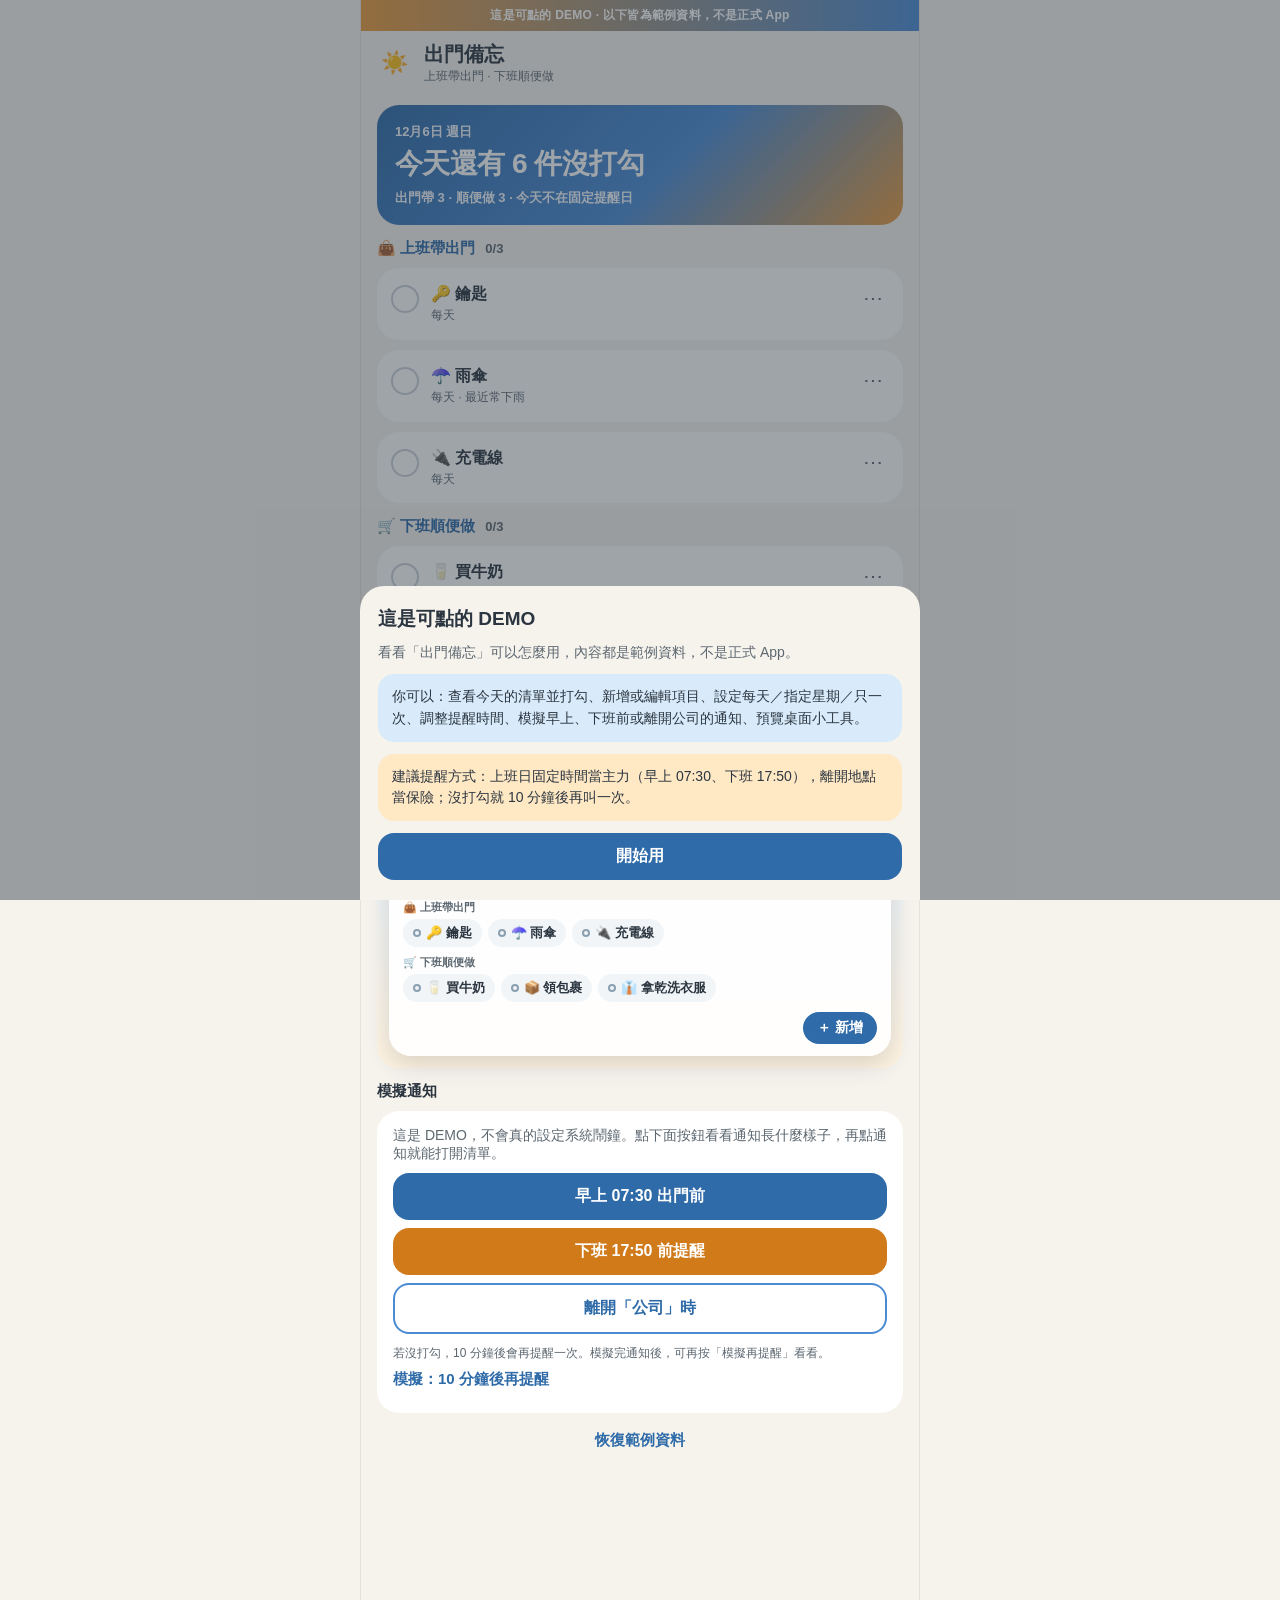
==== index.html @ a3398560 "Add clickable 出門備忘 DEMO (example data only)." ====
<!doctype html>
<html lang="zh-Hant-TW">
<head>
<meta charset="utf-8">
<meta name="viewport" content="width=device-width, initial-scale=1, viewport-fit=cover">
<title>出門備忘 DEMO</title>
<meta name="theme-color" content="#F6F3ED">
<meta name="description" content="出門備忘可點 DEMO（範例資料）：上班帶出門、下班順便做、定時與離開地點提醒、桌面小工具預覽">
<link rel="icon" href="favicon.svg" type="image/svg+xml">
<link rel="apple-touch-icon" href="favicon.svg">
<meta name="apple-mobile-web-app-capable" content="yes">
<meta name="mobile-web-app-capable" content="yes">
<meta name="apple-mobile-web-app-title" content="出門備忘">
<link rel="stylesheet" href="styles.css">
</head>
<body>
<div id="app"><div class="loading">出門備忘 載入中…</div></div>
<div id="nban" class="nban hidden" hidden></div>
<div id="dlg" class="dlg hidden"></div>
<div id="toast" class="toast hidden"></div>
<noscript>請開啟 JavaScript 才能查看這個 DEMO。</noscript>
<script type="module" src="app.js"></script>
</body>
</html>
---- styles.css ----
:root{
  --sky:#4B8BD4;--skyDeep:#2F6BA8;--skySoft:#D9EBFA;
  --amber:#E89A3C;--amberDeep:#D07A1A;--amberSoft:#FFE8C4;
  --cream:#F6F3ED;--ink:#2C3640;--inkSoft:#5C6770;--line:#E6E2DA;
  --ok:#2F9E73;--okSoft:#D5F0E5;--paper:#fff;--rose:#E06B5C;
}
*{box-sizing:border-box;-webkit-tap-highlight-color:transparent}
html,body{margin:0;background:var(--cream);color:var(--ink);font-family:-apple-system,BlinkMacSystemFont,"PingFang TC","Noto Sans TC","Microsoft JhengHei",sans-serif;font-size:16px}
body{padding:env(safe-area-inset-top) env(safe-area-inset-right) 0 env(safe-area-inset-left)}
#app{max-width:560px;margin:0 auto;min-height:100vh;display:flex;flex-direction:column}
.loading{padding:40px;text-align:center;color:var(--inkSoft)}

.demo-banner{background:linear-gradient(90deg,#E89A3C,#4B8BD4);color:#fff;font-size:12px;font-weight:800;text-align:center;padding:7px 12px;letter-spacing:.02em}
.top{position:sticky;top:0;z-index:5;background:var(--cream);display:flex;align-items:center;gap:8px;padding:10px 12px 8px}
.top .t{flex:1;min-width:0}
.top h1{font-size:20px;font-weight:900;margin:0;white-space:nowrap;overflow:hidden;text-overflow:ellipsis}
.top .sub{font-size:12px;color:var(--inkSoft)}
.back{border:0;background:none;font-size:22px;color:var(--ink);padding:6px 8px;cursor:pointer;line-height:1}

.body{flex:1;padding:12px 16px 88px;display:flex;flex-direction:column;gap:10px}
#app a{color:var(--skyDeep);text-decoration:none;font-weight:800}
#app a:active{opacity:.7}
.card{background:var(--paper);border-radius:22px;padding:16px}
.card.tap{cursor:pointer}
.card.tap:active{transform:scale(.99)}
.hero{background:linear-gradient(135deg,var(--skyDeep),#4B8BD4 55%,#E89A3C);color:#fff;border-radius:22px;padding:18px}
.hero .big{font-size:28px;font-weight:900;margin:4px 0 6px;letter-spacing:-.02em}
.hero .s{font-size:13px;opacity:.94;font-weight:600}
.hero.done{background:linear-gradient(135deg,#2F9E73,#4B8BD4)}

.lbl{color:var(--inkSoft);font-size:13px;font-weight:700}
.muted{color:var(--inkSoft);font-size:14px}
.small{font-size:12px}
.row{display:flex;align-items:center;gap:12px}
.grow{flex:1;min-width:0}
.btn{display:block;width:100%;border:0;border-radius:16px;background:var(--skyDeep);color:#fff;font-size:16px;font-weight:800;padding:13px;cursor:pointer;text-align:center;text-decoration:none;font-family:inherit}
.btn.ghost{background:#fff;color:var(--skyDeep);border:2px solid var(--sky)}
.btn.amber{background:var(--amberDeep)}
.btn.rose{background:var(--rose)}
.btn:disabled{opacity:.5}
.btns{display:flex;gap:8px}
.btns .btn{flex:1}
.link{background:none;border:0;color:var(--skyDeep);font-weight:700;font-size:15px;padding:8px 0;cursor:pointer;font-family:inherit}
.link.red{color:var(--rose)}

input[type=text],input[type=time],input[type=number],textarea,select{
  width:100%;font-size:17px;padding:13px 14px;border-radius:14px;border:2px solid var(--line);background:#fff;color:var(--ink);outline:none;font-family:inherit
}
input:focus,textarea:focus,select:focus{border-color:var(--sky)}
textarea{min-height:72px;resize:vertical}
.field{display:flex;flex-direction:column;gap:6px}

.pills{display:flex;gap:8px;overflow-x:auto;padding-bottom:2px;-webkit-overflow-scrolling:touch}
.pills.wrap{flex-wrap:wrap;overflow:visible}
.pill{flex:none;border-radius:999px;background:#fff;border:2px solid var(--line);color:var(--ink);font-weight:700;font-size:14px;padding:7px 14px;cursor:pointer;font-family:inherit}
.pill.on{background:var(--skySoft);border-color:var(--sky);color:var(--skyDeep)}
.pill.on.amber{background:var(--amberSoft);border-color:var(--amber);color:var(--amberDeep)}
.pill.emoji{font-size:18px;padding:6px 10px}

.iname{font-weight:900;font-size:16px;word-break:break-word}
.iname.done{text-decoration:line-through;color:var(--inkSoft);font-weight:700}
.note{background:var(--skySoft);color:var(--ink);border-radius:16px;padding:12px 14px;font-size:14px;line-height:1.55}
.note.amber{background:var(--amberSoft)}
.note.ok{background:var(--okSoft)}
.sec{display:flex;align-items:baseline;justify-content:space-between;gap:8px;color:var(--inkSoft);font-weight:700;font-size:13px;margin-top:4px}
.sec .ttl{font-size:15px;font-weight:900;color:var(--ink)}
.hint{font-size:12px;color:var(--inkSoft);line-height:1.5}
.brand{font-size:26px;font-weight:900;color:var(--skyDeep)}

.badge{border-radius:999px;font-size:12px;font-weight:700;padding:4px 10px;white-space:nowrap}
.badge.sky{background:var(--skySoft);color:var(--skyDeep)}
.badge.amber{background:var(--amberSoft);color:var(--amberDeep)}
.badge.ok{background:var(--okSoft);color:var(--ok)}
.badge.mute{background:#F1EFEA;color:var(--inkSoft)}

.nav{position:sticky;bottom:0;z-index:6;background:#fff;border-top:1px solid var(--line);display:flex;padding:6px 4px calc(6px + env(safe-area-inset-bottom))}
.nav a,.nav button{flex:1;border:0;background:none;text-align:center;padding:6px 0 4px;font-size:11px;font-weight:800;color:var(--inkSoft);text-decoration:none;cursor:pointer;font-family:inherit}
.nav .ico{font-size:20px;display:block;line-height:1.15}
.nav a.on,.nav button.on{color:var(--skyDeep)}

.dlg{position:fixed;inset:0;z-index:20;background:rgba(44,54,64,.45);display:flex;align-items:flex-end;justify-content:center}
.hidden{display:none !important}
.dlg.hidden,.toast.hidden,.nban.hidden{display:none}
.sheet{background:var(--cream);width:100%;max-width:560px;border-radius:24px 24px 0 0;padding:20px 18px calc(20px + env(safe-area-inset-bottom));max-height:92vh;overflow:auto;display:flex;flex-direction:column;gap:12px}
.sheet h2{margin:0;font-size:19px;font-weight:900}
.toast{position:fixed;left:50%;bottom:calc(88px + env(safe-area-inset-bottom));transform:translateX(-50%);background:var(--ink);color:#fff;padding:10px 16px;border-radius:14px;font-size:14px;z-index:30;max-width:90%;text-align:center}

.check{display:flex;align-items:flex-start;gap:12px;padding:4px 0}
.check .body-t{flex:1;min-width:0;cursor:pointer}
.chk{flex:none;width:28px;height:28px;border-radius:50%;border:2px solid #C9D0D6;background:#fff;color:#fff;font-size:16px;font-weight:900;cursor:pointer;display:flex;align-items:center;justify-content:center;padding:0;margin-top:1px;line-height:1;transition:transform .15s ease,background .15s,border-color .15s}
.chk:active{transform:scale(.9)}
.chk.on{background:var(--ok);border-color:var(--ok)}
.item-meta{font-size:12px;color:var(--inkSoft);margin-top:2px;line-height:1.4}
.item-card{padding:12px 14px}
.item-card.off{opacity:.62}
.more{border:0;background:none;color:var(--inkSoft);font-size:20px;padding:4px 6px;cursor:pointer;line-height:1}

.sw{width:48px;height:28px;border-radius:999px;background:#D5D8DC;border:0;position:relative;cursor:pointer;flex:none;padding:0}
.sw::after{content:"";position:absolute;left:3px;top:3px;width:22px;height:22px;border-radius:50%;background:#fff;box-shadow:0 1px 3px rgba(0,0,0,.15);transition:transform .2s}
.sw.on{background:var(--skyDeep)}
.sw.on::after{transform:translateX(20px)}
.set-row{display:flex;align-items:center;gap:12px}
.set-row .lab{font-weight:800;font-size:15px}
.set-row .desc{font-size:12px;color:var(--inkSoft);margin-top:2px}

.fab{position:fixed;right:max(16px, calc(50% - 264px));bottom:calc(72px + env(safe-area-inset-bottom));width:56px;height:56px;border-radius:18px;border:0;background:var(--skyDeep);color:#fff;font-size:32px;line-height:1;cursor:pointer;box-shadow:0 8px 20px rgba(47,107,168,.35);z-index:7}
.fab:active{transform:scale(.96)}

.empty{text-align:center;padding:28px 12px;color:var(--inkSoft)}
.empty .e{font-size:40px;margin-bottom:8px}

/* in-page notification */
.nban{position:fixed;top:calc(10px + env(safe-area-inset-top));left:50%;transform:translateX(-50%);width:calc(100% - 24px);max-width:536px;background:#fff;border-radius:18px;box-shadow:0 10px 36px rgba(44,54,64,.22);z-index:40;padding:12px 14px;cursor:pointer;animation:drop .35s ease}
.nban .app{display:flex;align-items:center;gap:8px;font-size:12px;font-weight:800;color:var(--inkSoft)}
.nban .app .dot{width:22px;height:22px;border-radius:7px;background:var(--skyDeep);color:#fff;display:flex;align-items:center;justify-content:center;font-size:12px}
.nban .when{margin-left:auto;font-weight:700}
.nban .ttl{font-size:15px;font-weight:900;margin:6px 0 2px}
.nban .bd{font-size:13px;color:var(--inkSoft);line-height:1.4}
@keyframes drop{from{transform:translateX(-50%) translateY(-16px);opacity:0}to{transform:translateX(-50%) translateY(0);opacity:1}}

/* widget */
.homescreen{background:linear-gradient(180deg,#6BA7E0 0%,#F3C07A 55%,#E89A3C 100%);border-radius:28px;padding:14px 14px 18px;color:#fff;position:relative;overflow:hidden;min-height:420px}
.hs-bar{display:flex;justify-content:space-between;font-size:12px;font-weight:800;padding:2px 8px 12px;opacity:.95}
.widget{background:rgba(255,255,255,.92);color:var(--ink);border-radius:22px;padding:14px 14px 12px;box-shadow:0 8px 24px rgba(44,54,64,.18);backdrop-filter:blur(8px)}
.widget .wh{display:flex;align-items:baseline;justify-content:space-between;gap:8px}
.widget .wt{font-weight:900;font-size:15px}
.widget .wd{font-size:12px;color:var(--inkSoft);font-weight:700}
.widget .remain{font-size:13px;font-weight:800;color:var(--skyDeep);margin:4px 0 8px}
.widget .sec-l{font-size:11px;font-weight:800;color:var(--inkSoft);margin:8px 0 4px}
.wgrid{display:flex;flex-wrap:wrap;gap:6px}
.wchip{background:#F1F5F8;border-radius:999px;padding:5px 10px;font-size:13px;font-weight:700}
.wchip .dot{display:inline-block;width:8px;height:8px;border-radius:50%;border:2px solid #8AA0B0;margin-right:5px;vertical-align:middle}
.widget .add{margin-top:10px;display:flex;justify-content:flex-end}
.wadd{border:0;background:var(--skyDeep);color:#fff;font-weight:800;font-size:14px;border-radius:999px;padding:7px 14px;cursor:pointer;font-family:inherit}
.icons{display:flex;gap:18px;justify-content:center;margin-top:22px}
.ico-app{width:52px;display:flex;flex-direction:column;align-items:center;gap:4px;font-size:10px;font-weight:700;text-shadow:0 1px 2px rgba(0,0,0,.2)}
.ico-app .sq{width:46px;height:46px;border-radius:14px;display:flex;align-items:center;justify-content:center;font-size:24px;background:rgba(255,255,255,.95)}

.sim-grid{display:flex;flex-direction:column;gap:8px}
.hi{outline:3px solid var(--amber);outline-offset:2px;border-radius:22px;animation:pulse 1.2s ease 2}
@keyframes pulse{0%,100%{outline-color:var(--amber)}50%{outline-color:transparent}}

@media (min-width:600px){
  #app{border-left:1px solid var(--line);border-right:1px solid var(--line);min-height:100vh}
}

.sec .count{font-weight:800;color:var(--inkSoft);font-size:13px;margin-left:6px}
.times{display:flex;align-items:center;gap:8px}
.times select{flex:1;width:auto}
.times .colon{font-weight:900;font-size:20px;color:var(--inkSoft)}
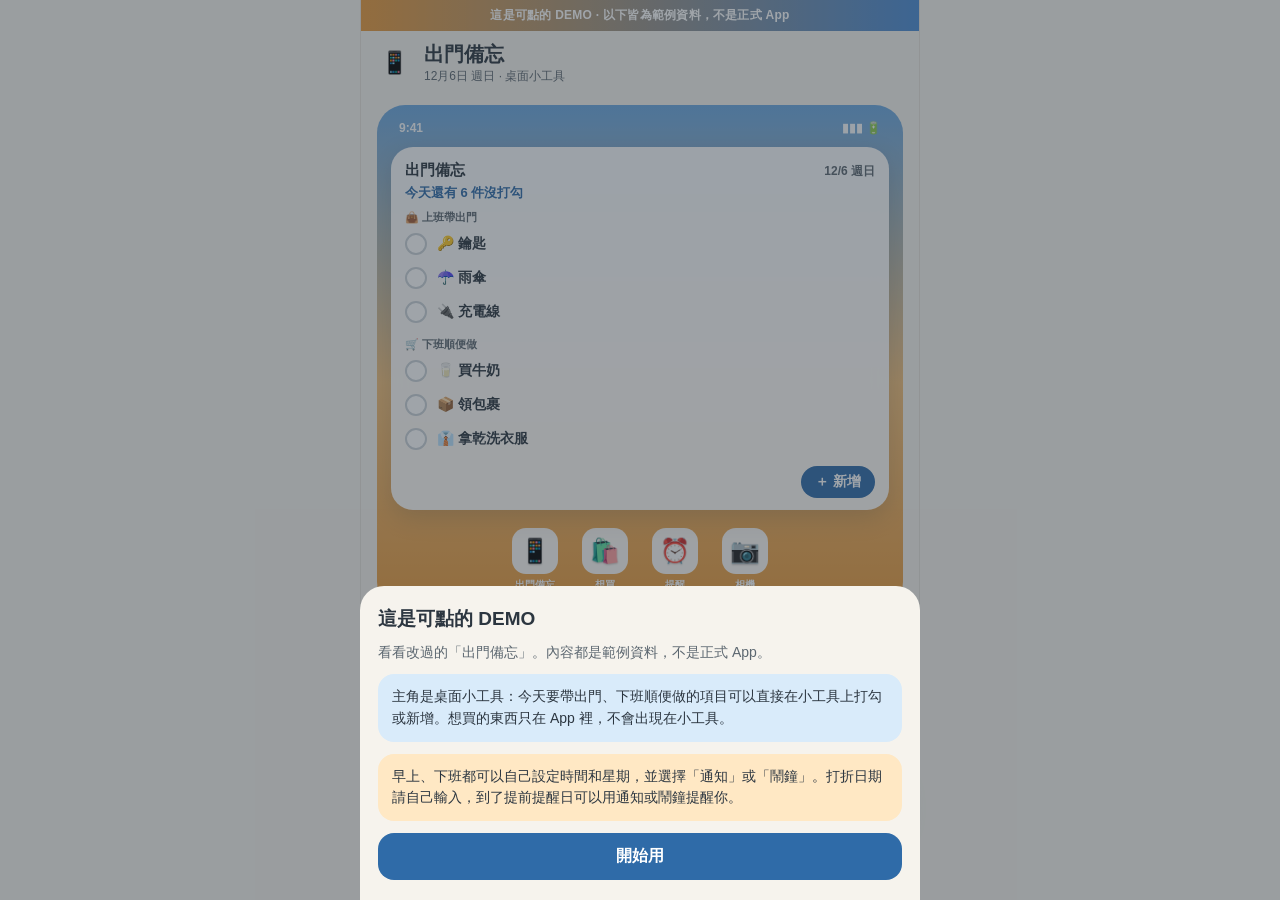
==== commit 9626bb8e: "Revise DEMO: widget home, notify/alarm modes, and a wishlist. Remove geofence and snooze reminders. " ====
--- a/index.html
+++ b/index.html
@@ -5,7 +5,7 @@
 <meta name="viewport" content="width=device-width, initial-scale=1, viewport-fit=cover">
 <title>出門備忘 DEMO</title>
 <meta name="theme-color" content="#F6F3ED">
-<meta name="description" content="出門備忘可點 DEMO（範例資料）：上班帶出門、下班順便做、定時與離開地點提醒、桌面小工具預覽">
+<meta name="description" content="出門備忘可點 DEMO（範例資料）：桌面小工具打勾、通知或鬧鐘、想買的東西與手動打折提醒">
 <link rel="icon" href="favicon.svg" type="image/svg+xml">
 <link rel="apple-touch-icon" href="favicon.svg">
 <meta name="apple-mobile-web-app-capable" content="yes">
@@ -16,6 +16,7 @@
 <body>
 <div id="app"><div class="loading">出門備忘 載入中…</div></div>
 <div id="nban" class="nban hidden" hidden></div>
+<div id="alarm" class="alarm hidden" hidden></div>
 <div id="dlg" class="dlg hidden"></div>
 <div id="toast" class="toast hidden"></div>
 <noscript>請開啟 JavaScript 才能查看這個 DEMO。</noscript>
--- a/styles.css
+++ b/styles.css
@@ -3,6 +3,7 @@
   --amber:#E89A3C;--amberDeep:#D07A1A;--amberSoft:#FFE8C4;
   --cream:#F6F3ED;--ink:#2C3640;--inkSoft:#5C6770;--line:#E6E2DA;
   --ok:#2F9E73;--okSoft:#D5F0E5;--paper:#fff;--rose:#E06B5C;
+  --plum:#6B5C9E;--plumSoft:#EDE9F7;
 }
 *{box-sizing:border-box;-webkit-tap-highlight-color:transparent}
 html,body{margin:0;background:var(--cream);color:var(--ink);font-family:-apple-system,BlinkMacSystemFont,"PingFang TC","Noto Sans TC","Microsoft JhengHei",sans-serif;font-size:16px}
@@ -17,7 +18,9 @@
 .top .sub{font-size:12px;color:var(--inkSoft)}
 .back{border:0;background:none;font-size:22px;color:var(--ink);padding:6px 8px;cursor:pointer;line-height:1}
 
-.body{flex:1;padding:12px 16px 88px;display:flex;flex-direction:column;gap:10px}
+.body{flex:1;padding:12px 16px 140px;display:flex;flex-direction:column;gap:10px}
+.body.home{padding-bottom:88px}
+.body.home .note{padding-right:72px}
 #app a{color:var(--skyDeep);text-decoration:none;font-weight:800}
 #app a:active{opacity:.7}
 .card{background:var(--paper);border-radius:22px;padding:16px}
@@ -37,13 +40,14 @@
 .btn.ghost{background:#fff;color:var(--skyDeep);border:2px solid var(--sky)}
 .btn.amber{background:var(--amberDeep)}
 .btn.rose{background:var(--rose)}
+.btn.plum{background:var(--plum)}
 .btn:disabled{opacity:.5}
 .btns{display:flex;gap:8px}
 .btns .btn{flex:1}
 .link{background:none;border:0;color:var(--skyDeep);font-weight:700;font-size:15px;padding:8px 0;cursor:pointer;font-family:inherit}
 .link.red{color:var(--rose)}
 
-input[type=text],input[type=time],input[type=number],textarea,select{
+input[type=text],input[type=time],input[type=number],input[type=date],textarea,select{
   width:100%;font-size:17px;padding:13px 14px;border-radius:14px;border:2px solid var(--line);background:#fff;color:var(--ink);outline:none;font-family:inherit
 }
 input:focus,textarea:focus,select:focus{border-color:var(--sky)}
@@ -55,6 +59,7 @@
 .pill{flex:none;border-radius:999px;background:#fff;border:2px solid var(--line);color:var(--ink);font-weight:700;font-size:14px;padding:7px 14px;cursor:pointer;font-family:inherit}
 .pill.on{background:var(--skySoft);border-color:var(--sky);color:var(--skyDeep)}
 .pill.on.amber{background:var(--amberSoft);border-color:var(--amber);color:var(--amberDeep)}
+.pill.on.plum{background:var(--plumSoft);border-color:var(--plum);color:var(--plum)}
 .pill.emoji{font-size:18px;padding:6px 10px}
 
 .iname{font-weight:900;font-size:16px;word-break:break-word}
@@ -62,8 +67,10 @@
 .note{background:var(--skySoft);color:var(--ink);border-radius:16px;padding:12px 14px;font-size:14px;line-height:1.55}
 .note.amber{background:var(--amberSoft)}
 .note.ok{background:var(--okSoft)}
+.note.plum{background:var(--plumSoft)}
 .sec{display:flex;align-items:baseline;justify-content:space-between;gap:8px;color:var(--inkSoft);font-weight:700;font-size:13px;margin-top:4px}
 .sec .ttl{font-size:15px;font-weight:900;color:var(--ink)}
+.sec .count{font-weight:800;color:var(--inkSoft);font-size:13px;margin-left:6px}
 .hint{font-size:12px;color:var(--inkSoft);line-height:1.5}
 .brand{font-size:26px;font-weight:900;color:var(--skyDeep)}
 
@@ -72,18 +79,20 @@
 .badge.amber{background:var(--amberSoft);color:var(--amberDeep)}
 .badge.ok{background:var(--okSoft);color:var(--ok)}
 .badge.mute{background:#F1EFEA;color:var(--inkSoft)}
+.badge.plum{background:var(--plumSoft);color:var(--plum)}
+.badge.due{background:#FDECEA;color:var(--rose)}
 
-.nav{position:sticky;bottom:0;z-index:6;background:#fff;border-top:1px solid var(--line);display:flex;padding:6px 4px calc(6px + env(safe-area-inset-bottom))}
-.nav a,.nav button{flex:1;border:0;background:none;text-align:center;padding:6px 0 4px;font-size:11px;font-weight:800;color:var(--inkSoft);text-decoration:none;cursor:pointer;font-family:inherit}
-.nav .ico{font-size:20px;display:block;line-height:1.15}
+.nav{position:sticky;bottom:0;z-index:6;background:#fff;border-top:1px solid var(--line);display:flex;padding:6px 2px calc(6px + env(safe-area-inset-bottom))}
+.nav a,.nav button{flex:1;border:0;background:none;text-align:center;padding:6px 0 4px;font-size:10px;font-weight:800;color:var(--inkSoft);text-decoration:none;cursor:pointer;font-family:inherit}
+.nav .ico{font-size:18px;display:block;line-height:1.15}
 .nav a.on,.nav button.on{color:var(--skyDeep)}
 
 .dlg{position:fixed;inset:0;z-index:20;background:rgba(44,54,64,.45);display:flex;align-items:flex-end;justify-content:center}
 .hidden{display:none !important}
-.dlg.hidden,.toast.hidden,.nban.hidden{display:none}
+.dlg.hidden,.toast.hidden,.nban.hidden,.alarm.hidden{display:none}
 .sheet{background:var(--cream);width:100%;max-width:560px;border-radius:24px 24px 0 0;padding:20px 18px calc(20px + env(safe-area-inset-bottom));max-height:92vh;overflow:auto;display:flex;flex-direction:column;gap:12px}
 .sheet h2{margin:0;font-size:19px;font-weight:900}
-.toast{position:fixed;left:50%;bottom:calc(88px + env(safe-area-inset-bottom));transform:translateX(-50%);background:var(--ink);color:#fff;padding:10px 16px;border-radius:14px;font-size:14px;z-index:30;max-width:90%;text-align:center}
+.toast{position:fixed;left:50%;bottom:calc(88px + env(safe-area-inset-bottom));transform:translateX(-50%);background:var(--ink);color:#fff;padding:10px 16px;border-radius:14px;font-size:14px;z-index:60;max-width:90%;text-align:center}
 
 .check{display:flex;align-items:flex-start;gap:12px;padding:4px 0}
 .check .body-t{flex:1;min-width:0;cursor:pointer}
@@ -104,47 +113,65 @@
 .set-row .desc{font-size:12px;color:var(--inkSoft);margin-top:2px}
 
 .fab{position:fixed;right:max(16px, calc(50% - 264px));bottom:calc(72px + env(safe-area-inset-bottom));width:56px;height:56px;border-radius:18px;border:0;background:var(--skyDeep);color:#fff;font-size:32px;line-height:1;cursor:pointer;box-shadow:0 8px 20px rgba(47,107,168,.35);z-index:7}
+.fab.plum{background:var(--plum);box-shadow:0 8px 20px rgba(107,92,158,.35)}
 .fab:active{transform:scale(.96)}
 
 .empty{text-align:center;padding:28px 12px;color:var(--inkSoft)}
 .empty .e{font-size:40px;margin-bottom:8px}
 
-/* in-page notification */
 .nban{position:fixed;top:calc(10px + env(safe-area-inset-top));left:50%;transform:translateX(-50%);width:calc(100% - 24px);max-width:536px;background:#fff;border-radius:18px;box-shadow:0 10px 36px rgba(44,54,64,.22);z-index:40;padding:12px 14px;cursor:pointer;animation:drop .35s ease}
 .nban .app{display:flex;align-items:center;gap:8px;font-size:12px;font-weight:800;color:var(--inkSoft)}
 .nban .app .dot{width:22px;height:22px;border-radius:7px;background:var(--skyDeep);color:#fff;display:flex;align-items:center;justify-content:center;font-size:12px}
+.nban .app .dot.plum{background:var(--plum)}
 .nban .when{margin-left:auto;font-weight:700}
 .nban .ttl{font-size:15px;font-weight:900;margin:6px 0 2px}
 .nban .bd{font-size:13px;color:var(--inkSoft);line-height:1.4}
 @keyframes drop{from{transform:translateX(-50%) translateY(-16px);opacity:0}to{transform:translateX(-50%) translateY(0);opacity:1}}
 
-/* widget */
-.homescreen{background:linear-gradient(180deg,#6BA7E0 0%,#F3C07A 55%,#E89A3C 100%);border-radius:28px;padding:14px 14px 18px;color:#fff;position:relative;overflow:hidden;min-height:420px}
+/* full-screen alarm */
+.alarm{position:fixed;inset:0;z-index:50;background:linear-gradient(180deg,#17233D 0%,#2F6BA8 48%,#E89A3C 100%);color:#fff;display:flex;justify-content:center;overflow:auto}
+.alarm-inner{width:100%;max-width:560px;min-height:100%;display:flex;flex-direction:column;align-items:center;justify-content:center;text-align:center;padding:36px 24px calc(36px + env(safe-area-inset-bottom));gap:10px}
+.alarm .bell{font-size:64px;line-height:1;filter:drop-shadow(0 8px 16px rgba(0,0,0,.25));animation:ring 1s ease-in-out infinite}
+@keyframes ring{0%,100%{transform:rotate(-8deg)}50%{transform:rotate(8deg)}}
+.alarm .who{font-size:13px;font-weight:800;letter-spacing:.08em;opacity:.85}
+.alarm .clock{font-size:48px;font-weight:900;letter-spacing:-.03em;margin:4px 0}
+.alarm .attl{font-size:22px;font-weight:900;line-height:1.35;max-width:20em}
+.alarm .abd{font-size:16px;font-weight:700;opacity:.95;line-height:1.5;max-width:22em}
+.alarm .ahint{font-size:12px;opacity:.85;line-height:1.5;max-width:24em;margin-top:8px}
+.alarm .btns{width:100%;max-width:340px;margin-top:16px}
+.alarm .btn.ghost{background:rgba(255,255,255,.16);color:#fff;border-color:rgba(255,255,255,.55)}
+.alarm .btn.listen{background:#fff;color:var(--skyDeep)}
+
+.homescreen{background:linear-gradient(180deg,#6BA7E0 0%,#F3C07A 55%,#E89A3C 100%);border-radius:28px;padding:14px 14px 18px;color:#fff;position:relative;overflow:hidden}
 .hs-bar{display:flex;justify-content:space-between;font-size:12px;font-weight:800;padding:2px 8px 12px;opacity:.95}
-.widget{background:rgba(255,255,255,.92);color:var(--ink);border-radius:22px;padding:14px 14px 12px;box-shadow:0 8px 24px rgba(44,54,64,.18);backdrop-filter:blur(8px)}
+.widget{background:rgba(255,255,255,.94);color:var(--ink);border-radius:22px;padding:14px 14px 12px;box-shadow:0 8px 24px rgba(44,54,64,.18);backdrop-filter:blur(8px)}
 .widget .wh{display:flex;align-items:baseline;justify-content:space-between;gap:8px}
 .widget .wt{font-weight:900;font-size:15px}
 .widget .wd{font-size:12px;color:var(--inkSoft);font-weight:700}
-.widget .remain{font-size:13px;font-weight:800;color:var(--skyDeep);margin:4px 0 8px}
-.widget .sec-l{font-size:11px;font-weight:800;color:var(--inkSoft);margin:8px 0 4px}
-.wgrid{display:flex;flex-wrap:wrap;gap:6px}
-.wchip{background:#F1F5F8;border-radius:999px;padding:5px 10px;font-size:13px;font-weight:700}
-.wchip .dot{display:inline-block;width:8px;height:8px;border-radius:50%;border:2px solid #8AA0B0;margin-right:5px;vertical-align:middle}
+.widget .remain{font-size:13px;font-weight:800;color:var(--skyDeep);margin:4px 0 6px}
+.widget .sec-l{font-size:11px;font-weight:800;color:var(--inkSoft);margin:8px 0 2px}
+.wrow{display:flex;align-items:center;gap:10px;width:100%;border:0;background:none;padding:6px 0;font-family:inherit;font-size:14px;font-weight:700;color:var(--ink);text-align:left;cursor:pointer;border-radius:10px}
+.wrow:active{background:rgba(47,107,168,.06)}
+.wrow.done .wname{text-decoration:line-through;color:var(--inkSoft);font-weight:600}
+.wchk{flex:none;width:22px;height:22px;border-radius:50%;border:2px solid #C9D0D6;background:#fff;color:#fff;font-size:12px;font-weight:900;display:flex;align-items:center;justify-content:center;line-height:1}
+.wrow.done .wchk{background:var(--ok);border-color:var(--ok)}
+.wname{flex:1;min-width:0;overflow:hidden;text-overflow:ellipsis;white-space:nowrap}
 .widget .add{margin-top:10px;display:flex;justify-content:flex-end}
 .wadd{border:0;background:var(--skyDeep);color:#fff;font-weight:800;font-size:14px;border-radius:999px;padding:7px 14px;cursor:pointer;font-family:inherit}
-.icons{display:flex;gap:18px;justify-content:center;margin-top:22px}
-.ico-app{width:52px;display:flex;flex-direction:column;align-items:center;gap:4px;font-size:10px;font-weight:700;text-shadow:0 1px 2px rgba(0,0,0,.2)}
-.ico-app .sq{width:46px;height:46px;border-radius:14px;display:flex;align-items:center;justify-content:center;font-size:24px;background:rgba(255,255,255,.95)}
+.icons{display:flex;gap:18px;justify-content:center;margin-top:18px}
+.ico-app{width:52px;display:flex;flex-direction:column;align-items:center;gap:4px;font-size:10px;font-weight:700;text-shadow:0 1px 2px rgba(0,0,0,.2);border:0;background:none;color:#fff;font-family:inherit;padding:0;cursor:pointer}
+.ico-app .sq{width:46px;height:46px;border-radius:14px;display:flex;align-items:center;justify-content:center;font-size:24px;background:rgba(255,255,255,.95);color:var(--ink)}
 
 .sim-grid{display:flex;flex-direction:column;gap:8px}
 .hi{outline:3px solid var(--amber);outline-offset:2px;border-radius:22px;animation:pulse 1.2s ease 2}
 @keyframes pulse{0%,100%{outline-color:var(--amber)}50%{outline-color:transparent}}
 
+.times{display:flex;align-items:center;gap:8px}
+.times select{flex:1;width:auto}
+.times .colon{font-weight:900;font-size:20px;color:var(--inkSoft)}
+
+.sale-row .meta-tags{display:flex;flex-wrap:wrap;gap:6px;margin-top:6px}
+
 @media (min-width:600px){
   #app{border-left:1px solid var(--line);border-right:1px solid var(--line);min-height:100vh}
 }
-
-.sec .count{font-weight:800;color:var(--inkSoft);font-size:13px;margin-left:6px}
-.times{display:flex;align-items:center;gap:8px}
-.times select{flex:1;width:auto}
-.times .colon{font-weight:900;font-size:20px;color:var(--inkSoft)}
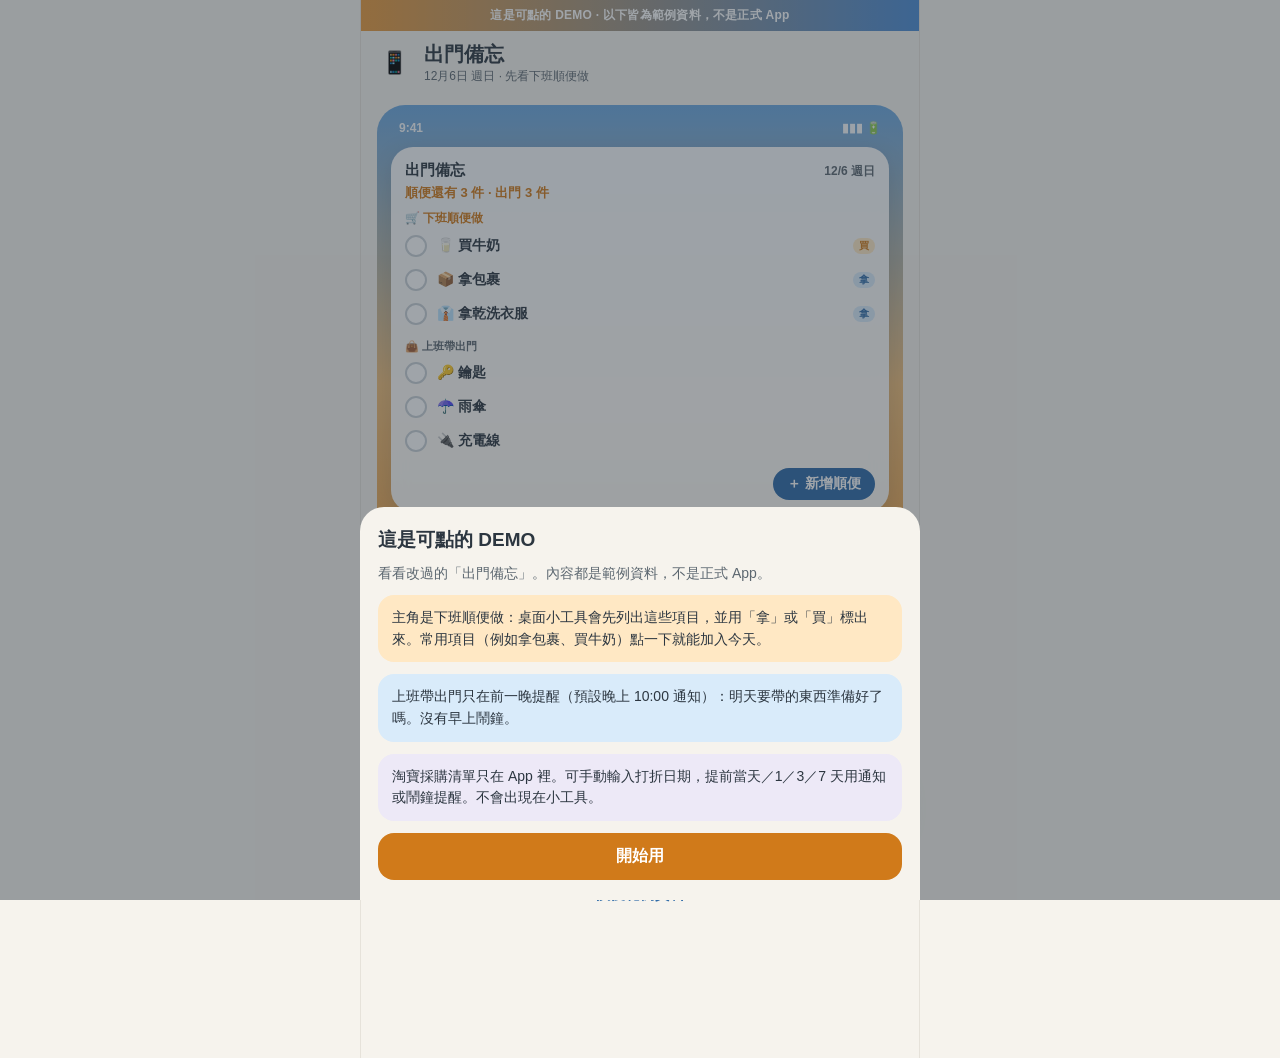
==== commit 940e6205: "Revise DEMO v3: evening first, night-before reminder, Taobao list. Make 下班順便做 the main feature in th" ====
--- a/index.html
+++ b/index.html
@@ -5,7 +5,7 @@
 <meta name="viewport" content="width=device-width, initial-scale=1, viewport-fit=cover">
 <title>出門備忘 DEMO</title>
 <meta name="theme-color" content="#F6F3ED">
-<meta name="description" content="出門備忘可點 DEMO（範例資料）：桌面小工具打勾、通知或鬧鐘、想買的東西與手動打折提醒">
+<meta name="description" content="出門備忘可點 DEMO（範例資料）：下班順便做、桌面小工具、前一晚提醒、淘寶採購清單">
 <link rel="icon" href="favicon.svg" type="image/svg+xml">
 <link rel="apple-touch-icon" href="favicon.svg">
 <meta name="apple-mobile-web-app-capable" content="yes">
--- a/styles.css
+++ b/styles.css
@@ -175,3 +175,15 @@
 @media (min-width:600px){
   #app{border-left:1px solid var(--line);border-right:1px solid var(--line);min-height:100vh}
 }
+
+.pill.used{opacity:.45}
+.badge.take{background:var(--skySoft);color:var(--skyDeep)}
+.badge.buytag{background:var(--amberSoft);color:var(--amberDeep)}
+.wtag{flex:none;font-size:10px;font-weight:800;border-radius:999px;padding:1px 6px;line-height:1.4}
+.wtag.take{background:var(--skySoft);color:var(--skyDeep)}
+.wtag.buytag{background:var(--amberSoft);color:var(--amberDeep)}
+.widget .sec-l.eve{color:var(--amberDeep);font-size:12px}
+.widget .remain.eve{color:var(--amberDeep)}
+.card.feat{border:2px solid var(--amber);box-shadow:0 6px 16px rgba(208,122,26,.08)}
+.freq{display:flex;flex-direction:column;gap:8px}
+.iname .tag{margin-left:6px;vertical-align:middle}
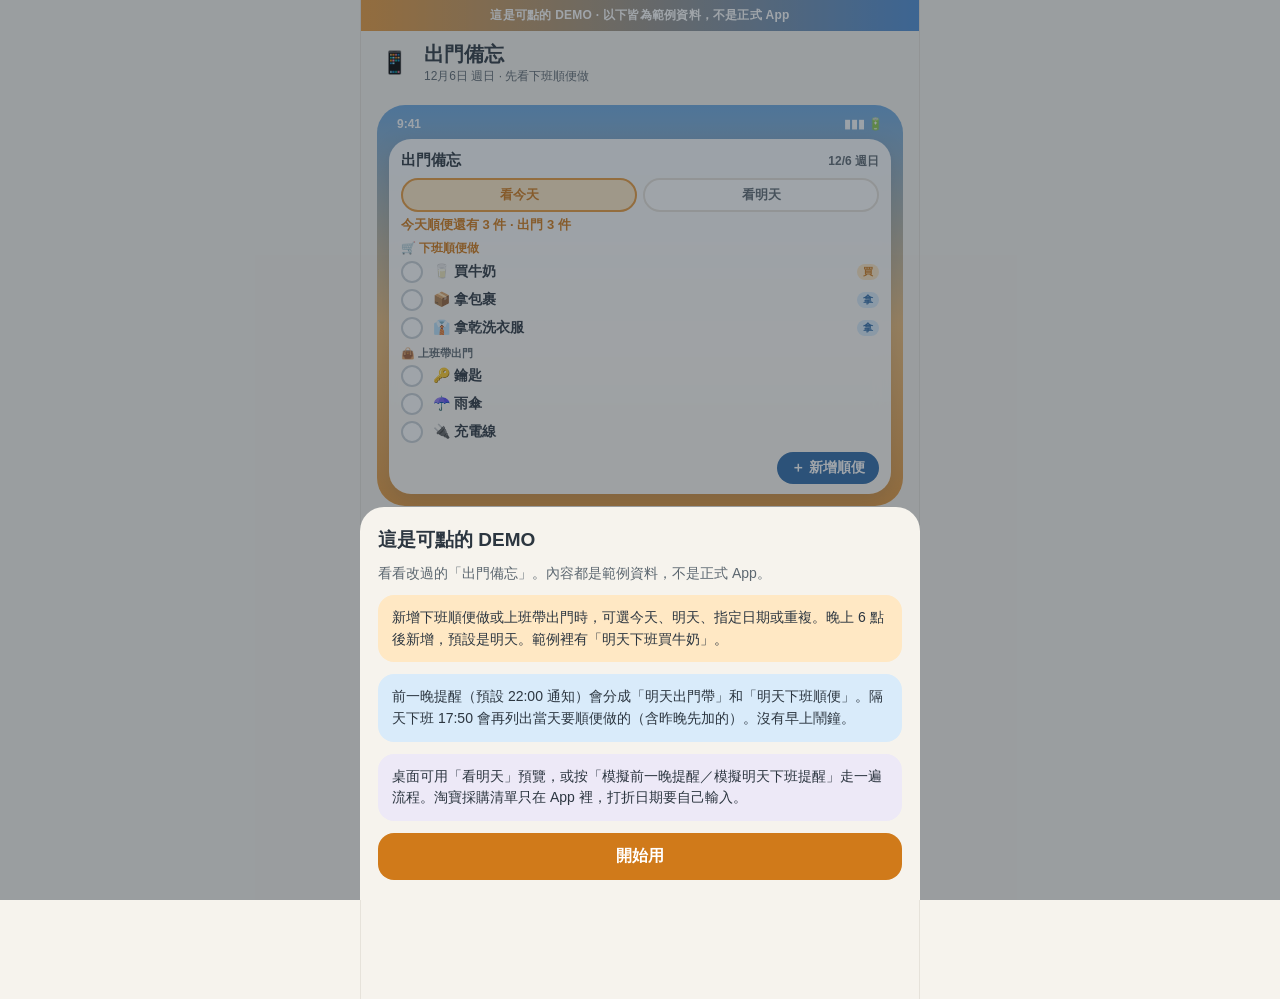
==== commit 9f23eeb8: "Revise DEMO v4: dated when, night lists both, preview tomorrow. Items can be for today, tomorrow, a " ====
--- a/index.html
+++ b/index.html
@@ -5,7 +5,7 @@
 <meta name="viewport" content="width=device-width, initial-scale=1, viewport-fit=cover">
 <title>出門備忘 DEMO</title>
 <meta name="theme-color" content="#F6F3ED">
-<meta name="description" content="出門備忘可點 DEMO（範例資料）：下班順便做、桌面小工具、前一晚提醒、淘寶採購清單">
+<meta name="description" content="出門備忘可點 DEMO（範例資料）：下班順便做可選今天／明天／指定日期，前一晚提醒含明天出門帶與明天下班順便，桌面可看明天">
 <link rel="icon" href="favicon.svg" type="image/svg+xml">
 <link rel="apple-touch-icon" href="favicon.svg">
 <meta name="apple-mobile-web-app-capable" content="yes">
--- a/styles.css
+++ b/styles.css
@@ -20,7 +20,7 @@
 
 .body{flex:1;padding:12px 16px 140px;display:flex;flex-direction:column;gap:10px}
 .body.home{padding-bottom:88px}
-.body.home .note{padding-right:72px}
+.body.home .note{padding-right:0}
 #app a{color:var(--skyDeep);text-decoration:none;font-weight:800}
 #app a:active{opacity:.7}
 .card{background:var(--paper);border-radius:22px;padding:16px}
@@ -142,21 +142,21 @@
 .alarm .btn.ghost{background:rgba(255,255,255,.16);color:#fff;border-color:rgba(255,255,255,.55)}
 .alarm .btn.listen{background:#fff;color:var(--skyDeep)}
 
-.homescreen{background:linear-gradient(180deg,#6BA7E0 0%,#F3C07A 55%,#E89A3C 100%);border-radius:28px;padding:14px 14px 18px;color:#fff;position:relative;overflow:hidden}
-.hs-bar{display:flex;justify-content:space-between;font-size:12px;font-weight:800;padding:2px 8px 12px;opacity:.95}
-.widget{background:rgba(255,255,255,.94);color:var(--ink);border-radius:22px;padding:14px 14px 12px;box-shadow:0 8px 24px rgba(44,54,64,.18);backdrop-filter:blur(8px)}
+.homescreen{background:linear-gradient(180deg,#6BA7E0 0%,#F3C07A 55%,#E89A3C 100%);border-radius:28px;padding:10px 12px 12px;color:#fff;position:relative;overflow:hidden}
+.hs-bar{display:flex;justify-content:space-between;font-size:12px;font-weight:800;padding:2px 8px 8px;opacity:.95}
+.widget{background:rgba(255,255,255,.94);color:var(--ink);border-radius:22px;padding:12px 12px 10px;box-shadow:0 8px 24px rgba(44,54,64,.18);backdrop-filter:blur(8px)}
 .widget .wh{display:flex;align-items:baseline;justify-content:space-between;gap:8px}
 .widget .wt{font-weight:900;font-size:15px}
 .widget .wd{font-size:12px;color:var(--inkSoft);font-weight:700}
 .widget .remain{font-size:13px;font-weight:800;color:var(--skyDeep);margin:4px 0 6px}
-.widget .sec-l{font-size:11px;font-weight:800;color:var(--inkSoft);margin:8px 0 2px}
-.wrow{display:flex;align-items:center;gap:10px;width:100%;border:0;background:none;padding:6px 0;font-family:inherit;font-size:14px;font-weight:700;color:var(--ink);text-align:left;cursor:pointer;border-radius:10px}
+.widget .sec-l{font-size:11px;font-weight:800;color:var(--inkSoft);margin:4px 0 1px}
+.wrow{display:flex;align-items:center;gap:10px;width:100%;border:0;background:none;padding:3px 0;font-family:inherit;font-size:14px;font-weight:700;color:var(--ink);text-align:left;cursor:pointer;border-radius:10px}
 .wrow:active{background:rgba(47,107,168,.06)}
 .wrow.done .wname{text-decoration:line-through;color:var(--inkSoft);font-weight:600}
 .wchk{flex:none;width:22px;height:22px;border-radius:50%;border:2px solid #C9D0D6;background:#fff;color:#fff;font-size:12px;font-weight:900;display:flex;align-items:center;justify-content:center;line-height:1}
 .wrow.done .wchk{background:var(--ok);border-color:var(--ok)}
 .wname{flex:1;min-width:0;overflow:hidden;text-overflow:ellipsis;white-space:nowrap}
-.widget .add{margin-top:10px;display:flex;justify-content:flex-end}
+.widget .add{margin-top:6px;display:flex;justify-content:flex-end}
 .wadd{border:0;background:var(--skyDeep);color:#fff;font-weight:800;font-size:14px;border-radius:999px;padding:7px 14px;cursor:pointer;font-family:inherit}
 .icons{display:flex;gap:18px;justify-content:center;margin-top:18px}
 .ico-app{width:52px;display:flex;flex-direction:column;align-items:center;gap:4px;font-size:10px;font-weight:700;text-shadow:0 1px 2px rgba(0,0,0,.2);border:0;background:none;color:#fff;font-family:inherit;padding:0;cursor:pointer}
@@ -187,3 +187,20 @@
 .card.feat{border:2px solid var(--amber);box-shadow:0 6px 16px rgba(208,122,26,.08)}
 .freq{display:flex;flex-direction:column;gap:8px}
 .iname .tag{margin-left:6px;vertical-align:middle}
+
+.view-pills{display:flex;gap:6px;margin:8px 0 2px}
+.vpill{flex:1;border:2px solid var(--line);background:#fff;color:var(--inkSoft);font-weight:800;font-size:13px;border-radius:999px;padding:6px 0;cursor:pointer;font-family:inherit}
+.vpill.on{background:var(--amberSoft);border-color:var(--amber);color:var(--amberDeep)}
+.sim-row{display:flex;gap:8px}
+.sim-row .btn{font-size:13px;padding:11px 8px;line-height:1.3}
+.nban .bd-sec{font-size:13px;color:var(--inkSoft);line-height:1.45;margin-top:4px}
+.nban .bd-sec b{color:var(--ink);margin-right:6px}
+.alarm .asecs{width:100%;max-width:22em;text-align:left;display:flex;flex-direction:column;gap:8px;margin:4px 0}
+.alarm .abd-sec{background:rgba(255,255,255,.14);border-radius:14px;padding:10px 12px;font-size:15px;font-weight:700;line-height:1.45}
+.alarm .abd-sec b{display:block;font-size:12px;opacity:.85;margin-bottom:2px;letter-spacing:.04em}
+.freq-card{position:relative;z-index:1}
+
+.body.home .freq-card{padding:12px 14px}
+.body.home .freq .pill{font-size:13px;padding:5px 10px}
+.body.home .note{font-size:13px;padding:10px 12px}
+.body.home .sim-row .btn{padding:10px 6px;font-size:12px}
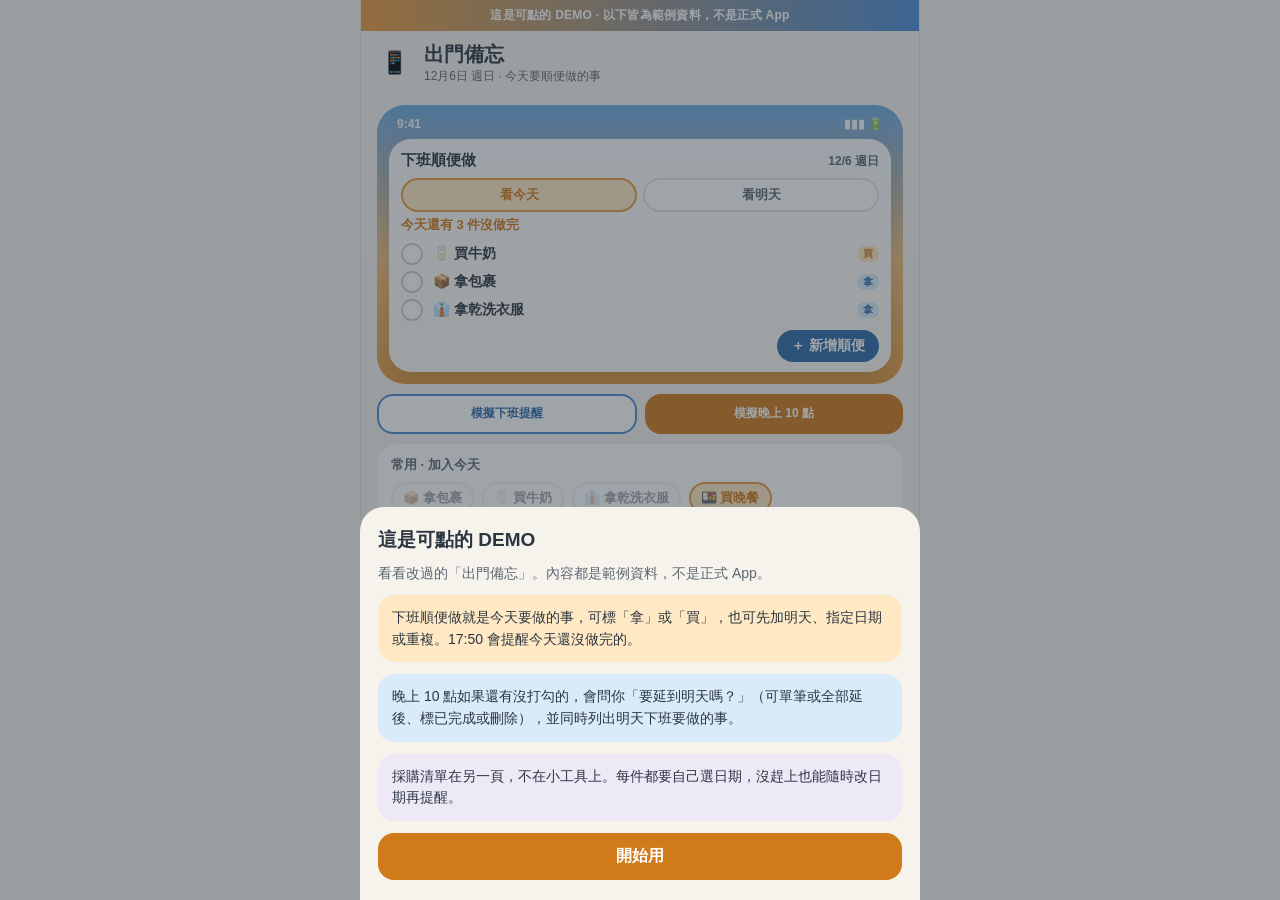
==== commit b2320972: "Revise DEMO v5: defer unfinished at 22:00, drop morning list, editable buy dates. Evening todos can " ====
--- a/index.html
+++ b/index.html
@@ -5,7 +5,7 @@
 <meta name="viewport" content="width=device-width, initial-scale=1, viewport-fit=cover">
 <title>出門備忘 DEMO</title>
 <meta name="theme-color" content="#F6F3ED">
-<meta name="description" content="出門備忘可點 DEMO（範例資料）：下班順便做可選今天／明天／指定日期，前一晚提醒含明天出門帶與明天下班順便，桌面可看明天">
+<meta name="description" content="出門備忘可點 DEMO（範例資料）：下班順便做、晚上 10 點可延到明天、採購清單可自己選日期">
 <link rel="icon" href="favicon.svg" type="image/svg+xml">
 <link rel="apple-touch-icon" href="favicon.svg">
 <meta name="apple-mobile-web-app-capable" content="yes">
@@ -17,6 +17,7 @@
 <div id="app"><div class="loading">出門備忘 載入中…</div></div>
 <div id="nban" class="nban hidden" hidden></div>
 <div id="alarm" class="alarm hidden" hidden></div>
+<div id="nightq" class="nightq hidden" hidden></div>
 <div id="dlg" class="dlg hidden"></div>
 <div id="toast" class="toast hidden"></div>
 <noscript>請開啟 JavaScript 才能查看這個 DEMO。</noscript>
--- a/styles.css
+++ b/styles.css
@@ -204,3 +204,21 @@
 .body.home .freq .pill{font-size:13px;padding:5px 10px}
 .body.home .note{font-size:13px;padding:10px 12px}
 .body.home .sim-row .btn{padding:10px 6px;font-size:12px}
+
+.btn.mini{display:inline-block;width:auto;padding:7px 12px;font-size:13px;border-radius:12px;margin-top:8px}
+.btn.ghost.danger{background:#fff;color:var(--rose);border-color:#E7B4AE}
+.row-acts{margin-top:4px}
+.sale-row.overdue{border:2px solid #F5C6C2}
+.nightq{position:fixed;inset:0;z-index:45;background:var(--cream);overflow:auto}
+.nightq.hidden{display:none !important}
+.nightq-inner{max-width:560px;margin:0 auto;padding:22px 16px calc(28px + env(safe-area-inset-bottom));display:flex;flex-direction:column;gap:12px;min-height:100%}
+.nq-kicker{font-size:13px;font-weight:800;color:var(--inkSoft);letter-spacing:.04em}
+.nightq h2{margin:0;font-size:26px;font-weight:900}
+.nq-sec{font-weight:900;font-size:16px;margin-top:6px;display:flex;align-items:baseline;justify-content:space-between;gap:8px}
+.nq-sec .count{font-size:13px;font-weight:800;color:var(--inkSoft)}
+.nq-item{background:#fff;border-radius:18px;padding:14px}
+.nq-actions{display:flex;gap:6px;margin-top:10px}
+.nq-actions .btn{font-size:13px;padding:10px 6px}
+.nq-tmr{background:#fff;border-radius:16px;padding:12px 14px;display:flex;align-items:center;gap:8px;font-weight:800}
+.nq-tmr .nq-when{margin-left:auto;font-size:12px;font-weight:700;color:var(--inkSoft)}
+.nq-tmr .tag{margin-left:0}
